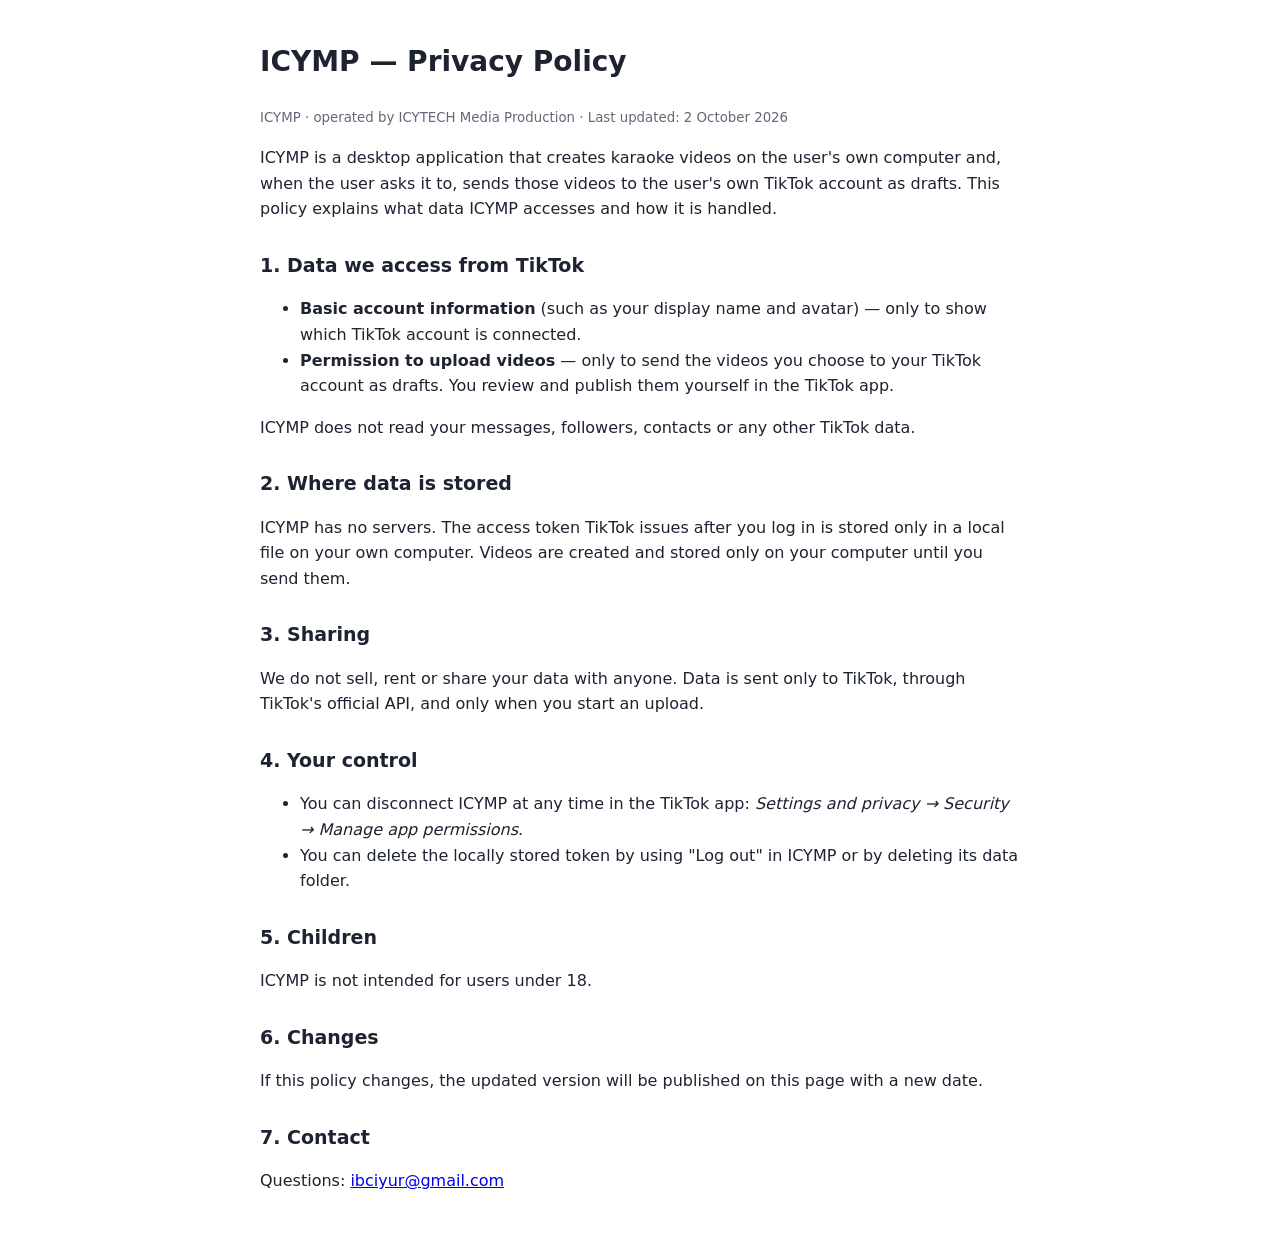
==== privacy.html @ 9d4f6b1e "Add files via upload" ====
<!doctype html><html lang="en"><head><meta charset="utf-8"><meta name="viewport" content="width=device-width,initial-scale=1"><title>ICYMP Privacy Policy</title><style>body{font-family:system-ui,-apple-system,Segoe UI,Roboto,sans-serif;max-width:760px;margin:40px auto;padding:0 16px;line-height:1.6;color:#1d2330;background:#fff}h1{font-size:28px}h2{font-size:19px;margin-top:28px}small{color:#667}</style></head><body>
<h1>ICYMP — Privacy Policy</h1><p><small>ICYMP · operated by ICYTECH Media Production · Last updated: 2 October 2026</small></p>
<p>ICYMP is a desktop application that creates karaoke videos on the user's own computer and, when the user asks it to, sends those videos to the user's own TikTok account as drafts. This policy explains what data ICYMP accesses and how it is handled.</p>
<h2>1. Data we access from TikTok</h2>
<ul><li><b>Basic account information</b> (such as your display name and avatar) — only to show which TikTok account is connected.</li>
<li><b>Permission to upload videos</b> — only to send the videos you choose to your TikTok account as drafts. You review and publish them yourself in the TikTok app.</li></ul>
<p>ICYMP does not read your messages, followers, contacts or any other TikTok data.</p>
<h2>2. Where data is stored</h2>
<p>ICYMP has no servers. The access token TikTok issues after you log in is stored only in a local file on your own computer. Videos are created and stored only on your computer until you send them.</p>
<h2>3. Sharing</h2>
<p>We do not sell, rent or share your data with anyone. Data is sent only to TikTok, through TikTok's official API, and only when you start an upload.</p>
<h2>4. Your control</h2>
<ul><li>You can disconnect ICYMP at any time in the TikTok app: <i>Settings and privacy → Security → Manage app permissions</i>.</li>
<li>You can delete the locally stored token by using "Log out" in ICYMP or by deleting its data folder.</li></ul>
<h2>5. Children</h2><p>ICYMP is not intended for users under 18.</p>
<h2>6. Changes</h2><p>If this policy changes, the updated version will be published on this page with a new date.</p>
<h2>7. Contact</h2><p>Questions: <a href="mailto:ibciyur@gmail.com">ibciyur@gmail.com</a></p>
</body></html>
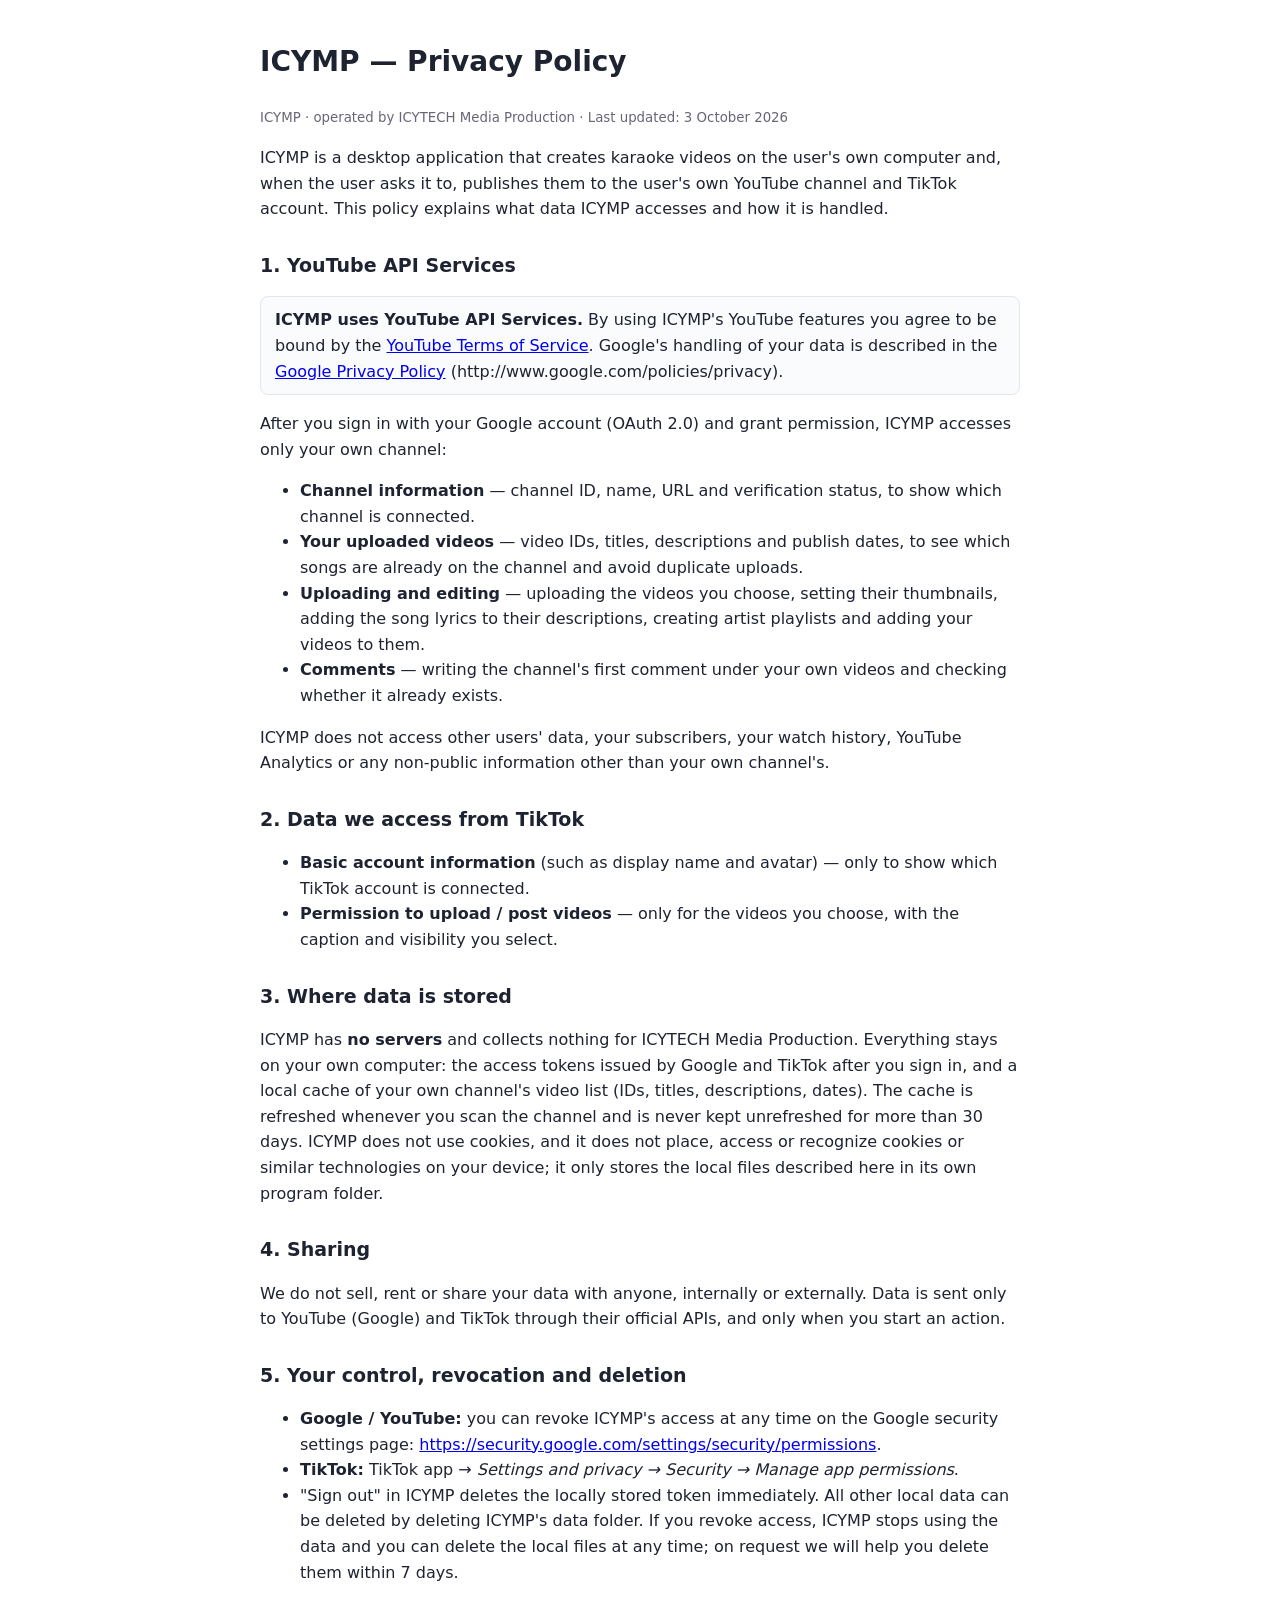
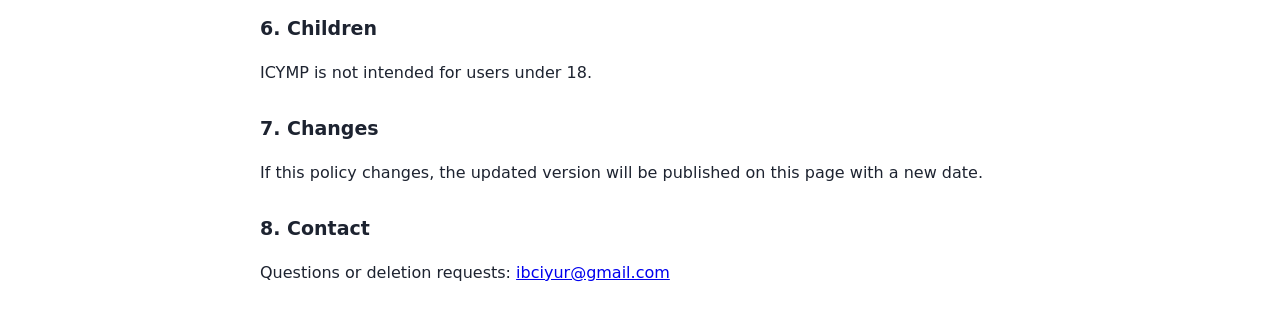
==== commit 9eb14de5: "Add YouTube API Services sections to privacy, terms and home page" ====
--- a/privacy.html
+++ b/privacy.html
@@ -1,18 +1,26 @@
-<!doctype html><html lang="en"><head><meta charset="utf-8"><meta name="viewport" content="width=device-width,initial-scale=1"><title>ICYMP Privacy Policy</title><style>body{font-family:system-ui,-apple-system,Segoe UI,Roboto,sans-serif;max-width:760px;margin:40px auto;padding:0 16px;line-height:1.6;color:#1d2330;background:#fff}h1{font-size:28px}h2{font-size:19px;margin-top:28px}small{color:#667}</style></head><body>
-<h1>ICYMP — Privacy Policy</h1><p><small>ICYMP · operated by ICYTECH Media Production · Last updated: 2 October 2026</small></p>
-<p>ICYMP is a desktop application that creates karaoke videos on the user's own computer and, when the user asks it to, sends those videos to the user's own TikTok account as drafts. This policy explains what data ICYMP accesses and how it is handled.</p>
-<h2>1. Data we access from TikTok</h2>
-<ul><li><b>Basic account information</b> (such as your display name and avatar) — only to show which TikTok account is connected.</li>
-<li><b>Permission to upload videos</b> — only to send the videos you choose to your TikTok account as drafts. You review and publish them yourself in the TikTok app.</li></ul>
-<p>ICYMP does not read your messages, followers, contacts or any other TikTok data.</p>
-<h2>2. Where data is stored</h2>
-<p>ICYMP has no servers. The access token TikTok issues after you log in is stored only in a local file on your own computer. Videos are created and stored only on your computer until you send them.</p>
-<h2>3. Sharing</h2>
-<p>We do not sell, rent or share your data with anyone. Data is sent only to TikTok, through TikTok's official API, and only when you start an upload.</p>
-<h2>4. Your control</h2>
-<ul><li>You can disconnect ICYMP at any time in the TikTok app: <i>Settings and privacy → Security → Manage app permissions</i>.</li>
-<li>You can delete the locally stored token by using "Log out" in ICYMP or by deleting its data folder.</li></ul>
-<h2>5. Children</h2><p>ICYMP is not intended for users under 18.</p>
-<h2>6. Changes</h2><p>If this policy changes, the updated version will be published on this page with a new date.</p>
-<h2>7. Contact</h2><p>Questions: <a href="mailto:ibciyur@gmail.com">ibciyur@gmail.com</a></p>
-</body></html>+<!doctype html><html lang="en"><head><meta charset="utf-8"><meta name="viewport" content="width=device-width,initial-scale=1"><title>ICYMP Privacy Policy</title><style>body{font-family:system-ui,-apple-system,Segoe UI,Roboto,sans-serif;max-width:760px;margin:40px auto;padding:0 16px;line-height:1.6;color:#1d2330;background:#fff}h1{font-size:28px}h2{font-size:19px;margin-top:28px}small{color:#667}.yt{border:1px solid #e3e6ee;border-radius:8px;padding:10px 14px;background:#fafbfd}</style></head><body>
+<h1>ICYMP — Privacy Policy</h1><p><small>ICYMP · operated by ICYTECH Media Production · Last updated: 3 October 2026</small></p>
+<p>ICYMP is a desktop application that creates karaoke videos on the user's own computer and, when the user asks it to, publishes them to the user's own YouTube channel and TikTok account. This policy explains what data ICYMP accesses and how it is handled.</p>
+<h2>1. YouTube API Services</h2>
+<p class="yt"><b>ICYMP uses YouTube API Services.</b> By using ICYMP's YouTube features you agree to be bound by the <a href="https://www.youtube.com/t/terms">YouTube Terms of Service</a>. Google's handling of your data is described in the <a href="https://policies.google.com/privacy">Google Privacy Policy</a> (http://www.google.com/policies/privacy).</p>
+<p>After you sign in with your Google account (OAuth 2.0) and grant permission, ICYMP accesses only your own channel:</p>
+<ul><li><b>Channel information</b> — channel ID, name, URL and verification status, to show which channel is connected.</li>
+<li><b>Your uploaded videos</b> — video IDs, titles, descriptions and publish dates, to see which songs are already on the channel and avoid duplicate uploads.</li>
+<li><b>Uploading and editing</b> — uploading the videos you choose, setting their thumbnails, adding the song lyrics to their descriptions, creating artist playlists and adding your videos to them.</li>
+<li><b>Comments</b> — writing the channel's first comment under your own videos and checking whether it already exists.</li></ul>
+<p>ICYMP does not access other users' data, your subscribers, your watch history, YouTube Analytics or any non-public information other than your own channel's.</p>
+<h2>2. Data we access from TikTok</h2>
+<ul><li><b>Basic account information</b> (such as display name and avatar) — only to show which TikTok account is connected.</li>
+<li><b>Permission to upload / post videos</b> — only for the videos you choose, with the caption and visibility you select.</li></ul>
+<h2>3. Where data is stored</h2>
+<p>ICYMP has <b>no servers</b> and collects nothing for ICYTECH Media Production. Everything stays on your own computer: the access tokens issued by Google and TikTok after you sign in, and a local cache of your own channel's video list (IDs, titles, descriptions, dates). The cache is refreshed whenever you scan the channel and is never kept unrefreshed for more than 30 days. ICYMP does not use cookies, and it does not place, access or recognize cookies or similar technologies on your device; it only stores the local files described here in its own program folder.</p>
+<h2>4. Sharing</h2>
+<p>We do not sell, rent or share your data with anyone, internally or externally. Data is sent only to YouTube (Google) and TikTok through their official APIs, and only when you start an action.</p>
+<h2>5. Your control, revocation and deletion</h2>
+<ul><li><b>Google / YouTube:</b> you can revoke ICYMP's access at any time on the Google security settings page: <a href="https://security.google.com/settings/security/permissions">https://security.google.com/settings/security/permissions</a>.</li>
+<li><b>TikTok:</b> TikTok app → <i>Settings and privacy → Security → Manage app permissions</i>.</li>
+<li>"Sign out" in ICYMP deletes the locally stored token immediately. All other local data can be deleted by deleting ICYMP's data folder. If you revoke access, ICYMP stops using the data and you can delete the local files at any time; on request we will help you delete them within 7 days.</li></ul>
+<h2>6. Children</h2><p>ICYMP is not intended for users under 18.</p>
+<h2>7. Changes</h2><p>If this policy changes, the updated version will be published on this page with a new date.</p>
+<h2>8. Contact</h2><p>Questions or deletion requests: <a href="mailto:ibciyur@gmail.com">ibciyur@gmail.com</a></p>
+</body></html>
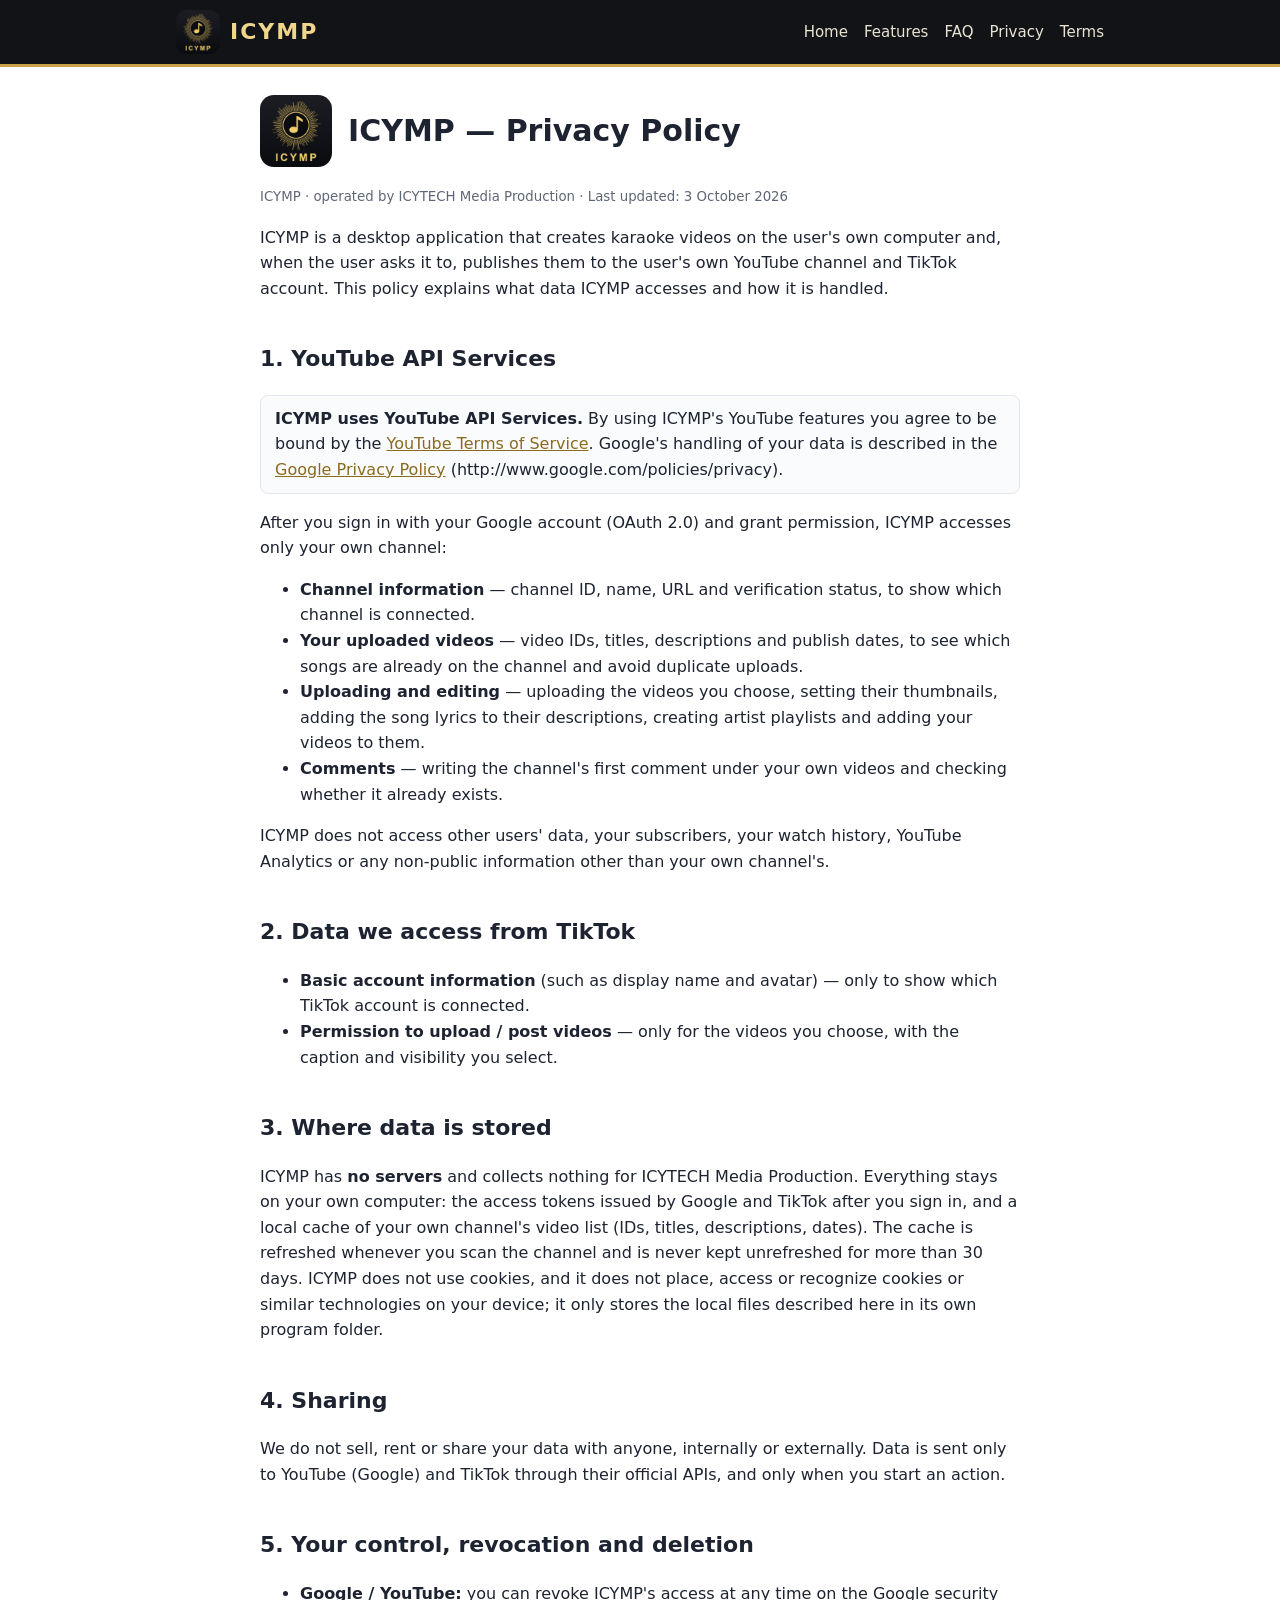
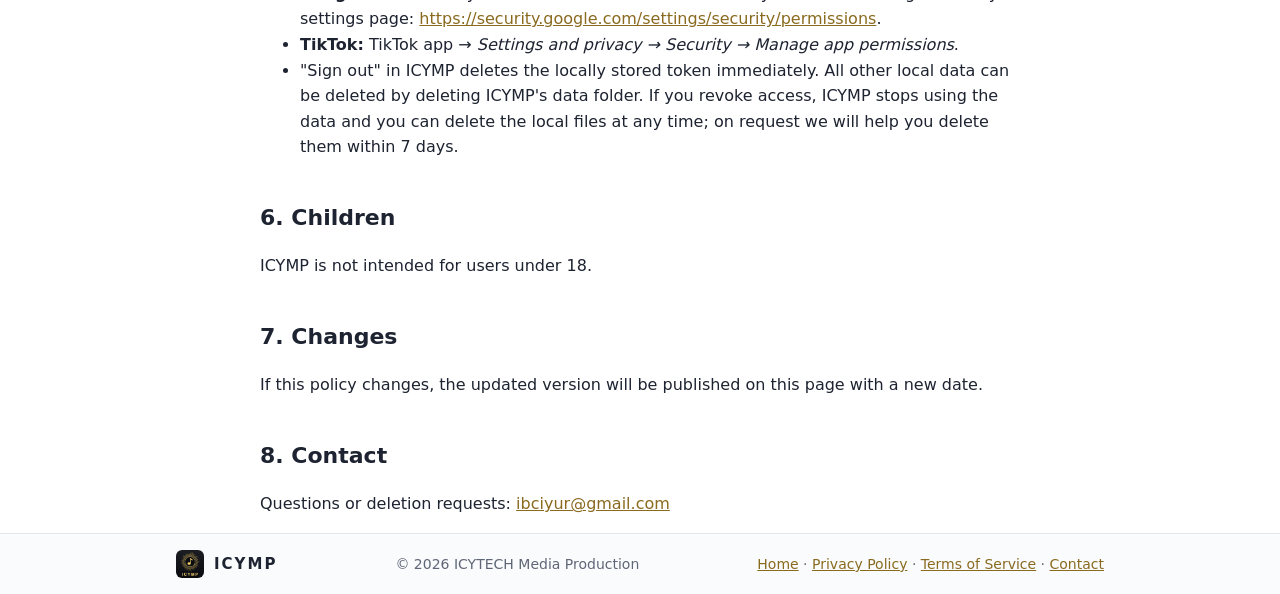
==== commit e4e282f4: "Full homepage, app icon in header and favicon on all pages (TikTok review)" ====
--- a/privacy.html
+++ b/privacy.html
@@ -1,5 +1,27 @@
-<!doctype html><html lang="en"><head><meta charset="utf-8"><meta name="viewport" content="width=device-width,initial-scale=1"><title>ICYMP Privacy Policy</title><style>body{font-family:system-ui,-apple-system,Segoe UI,Roboto,sans-serif;max-width:760px;margin:40px auto;padding:0 16px;line-height:1.6;color:#1d2330;background:#fff}h1{font-size:28px}h2{font-size:19px;margin-top:28px}small{color:#667}.yt{border:1px solid #e3e6ee;border-radius:8px;padding:10px 14px;background:#fafbfd}</style></head><body>
-<h1>ICYMP — Privacy Policy</h1><p><small>ICYMP · operated by ICYTECH Media Production · Last updated: 3 October 2026</small></p>
+<!doctype html>
+<html lang="en">
+<head>
+<meta charset="utf-8">
+<meta name="viewport" content="width=device-width,initial-scale=1">
+<title>ICYMP Privacy Policy</title>
+<meta name="description" content="ICYMP is a Windows desktop app by ICYTECH Media Production that creates karaoke videos and publishes them to your own YouTube channel and TikTok account.">
+<link rel="icon" type="image/png" sizes="32x32" href="favicon-32.png">
+<link rel="icon" type="image/png" sizes="192x192" href="icon-192.png">
+<link rel="apple-touch-icon" href="icon-192.png">
+<meta property="og:title" content="ICYMP Privacy Policy">
+<meta property="og:image" content="https://icytechmp.github.io/icymp/icon-192.png">
+<link rel="stylesheet" href="style.css">
+</head>
+<body>
+<header class="top">
+ <div class="wrap bar">
+  <a class="brand" href="./"><img src="icon-192.png" width="44" height="44" alt="ICYMP app icon"><span>ICYMP</span></a>
+  <nav><a href="./">Home</a><a href="./#features">Features</a><a href="./#faq">FAQ</a><a href="privacy.html">Privacy</a><a href="terms.html">Terms</a></nav>
+ </div>
+</header>
+<main class="wrap">
+<article class="doc">
+<div class="doc-head"><img src="icon-192.png" width="72" height="72" alt="ICYMP app icon"><h1>ICYMP — Privacy Policy</h1></div><p><small>ICYMP · operated by ICYTECH Media Production · Last updated: 3 October 2026</small></p>
 <p>ICYMP is a desktop application that creates karaoke videos on the user's own computer and, when the user asks it to, publishes them to the user's own YouTube channel and TikTok account. This policy explains what data ICYMP accesses and how it is handled.</p>
 <h2>1. YouTube API Services</h2>
 <p class="yt"><b>ICYMP uses YouTube API Services.</b> By using ICYMP's YouTube features you agree to be bound by the <a href="https://www.youtube.com/t/terms">YouTube Terms of Service</a>. Google's handling of your data is described in the <a href="https://policies.google.com/privacy">Google Privacy Policy</a> (http://www.google.com/policies/privacy).</p>
@@ -23,4 +45,14 @@
 <h2>6. Children</h2><p>ICYMP is not intended for users under 18.</p>
 <h2>7. Changes</h2><p>If this policy changes, the updated version will be published on this page with a new date.</p>
 <h2>8. Contact</h2><p>Questions or deletion requests: <a href="mailto:ibciyur@gmail.com">ibciyur@gmail.com</a></p>
-</body></html>
+</article>
+</main>
+<footer>
+ <div class="wrap foot">
+  <a class="brand small" href="./"><img src="icon-192.png" width="28" height="28" alt="ICYMP app icon"><span>ICYMP</span></a>
+  <span>&copy; 2026 ICYTECH Media Production</span>
+  <span><a href="./">Home</a> &middot; <a href="privacy.html">Privacy Policy</a> &middot; <a href="terms.html">Terms of Service</a> &middot; <a href="mailto:ibciyur@gmail.com">Contact</a></span>
+ </div>
+</footer>
+</body>
+</html>
--- a/style.css
+++ b/style.css
@@ -0,0 +1,40 @@
+:root{--bg:#fff;--fg:#1d2330;--muted:#5f6675;--line:#e3e6ee;--soft:#fafbfd;--gold:#c9a24a;--dark:#111317}
+*{box-sizing:border-box}
+html{scroll-behavior:smooth}
+body{margin:0;font-family:system-ui,-apple-system,"Segoe UI",Roboto,sans-serif;line-height:1.6;color:var(--fg);background:var(--bg)}
+a{color:#8a6a1f}
+.wrap{max-width:960px;margin:0 auto;padding:0 16px}
+.top{background:var(--dark);border-bottom:3px solid var(--gold);position:sticky;top:0;z-index:5}
+.bar{display:flex;align-items:center;justify-content:space-between;gap:12px;flex-wrap:wrap;padding-top:10px;padding-bottom:10px}
+.brand{display:flex;align-items:center;gap:10px;text-decoration:none;color:#f0d68a;font-weight:700;font-size:22px;letter-spacing:2px}
+.brand img{border-radius:10px;display:block}
+.brand.small{font-size:15px;color:var(--fg)}
+.brand.small img{border-radius:6px}
+nav{display:flex;flex-wrap:wrap;gap:4px 16px}
+nav a{color:#e9e3d2;text-decoration:none;font-size:15px}
+nav a:hover{color:#f0d68a}
+main{padding-bottom:40px}
+h1{font-size:30px;margin:0 0 6px}
+h2{font-size:22px;margin-top:40px}
+h3{font-size:17px;margin:0 0 6px}
+small,.meta{color:var(--muted)}
+.hero{display:flex;gap:28px;align-items:center;padding:44px 0 12px;flex-wrap:wrap}
+.hero-icon{border-radius:24px;box-shadow:0 6px 24px rgba(0,0,0,.25)}
+.hero div{flex:1;min-width:240px}
+.lead{font-size:19px;margin:0 0 6px}
+.cta{display:flex;gap:10px;flex-wrap:wrap;margin-top:14px}
+.btn{display:inline-block;padding:9px 18px;border-radius:8px;background:var(--dark);color:#f0d68a;text-decoration:none;font-weight:600;border:2px solid var(--dark)}
+.btn.ghost{background:transparent;color:var(--fg);border-color:var(--gold)}
+.grid{display:grid;grid-template-columns:repeat(auto-fit,minmax(260px,1fr));gap:14px}
+.card{border:1px solid var(--line);border-radius:10px;padding:14px 16px;background:var(--soft)}
+.card p{margin:0}
+.steps li{margin-bottom:6px}
+.yt{border:1px solid var(--line);border-radius:8px;padding:10px 14px;background:var(--soft)}
+details{border:1px solid var(--line);border-radius:8px;padding:10px 14px;margin-bottom:8px;background:var(--soft)}
+summary{cursor:pointer;font-weight:600}
+.doc{max-width:760px;margin:0 auto;padding-top:28px}
+.doc-head{display:flex;align-items:center;gap:16px;margin-bottom:6px}
+.doc-head img{border-radius:14px}
+.doc-head h1{margin:0}
+footer{border-top:1px solid var(--line);background:var(--soft);font-size:14px;color:var(--muted)}
+.foot{display:flex;flex-wrap:wrap;gap:8px 20px;align-items:center;justify-content:space-between;padding-top:16px;padding-bottom:16px}
